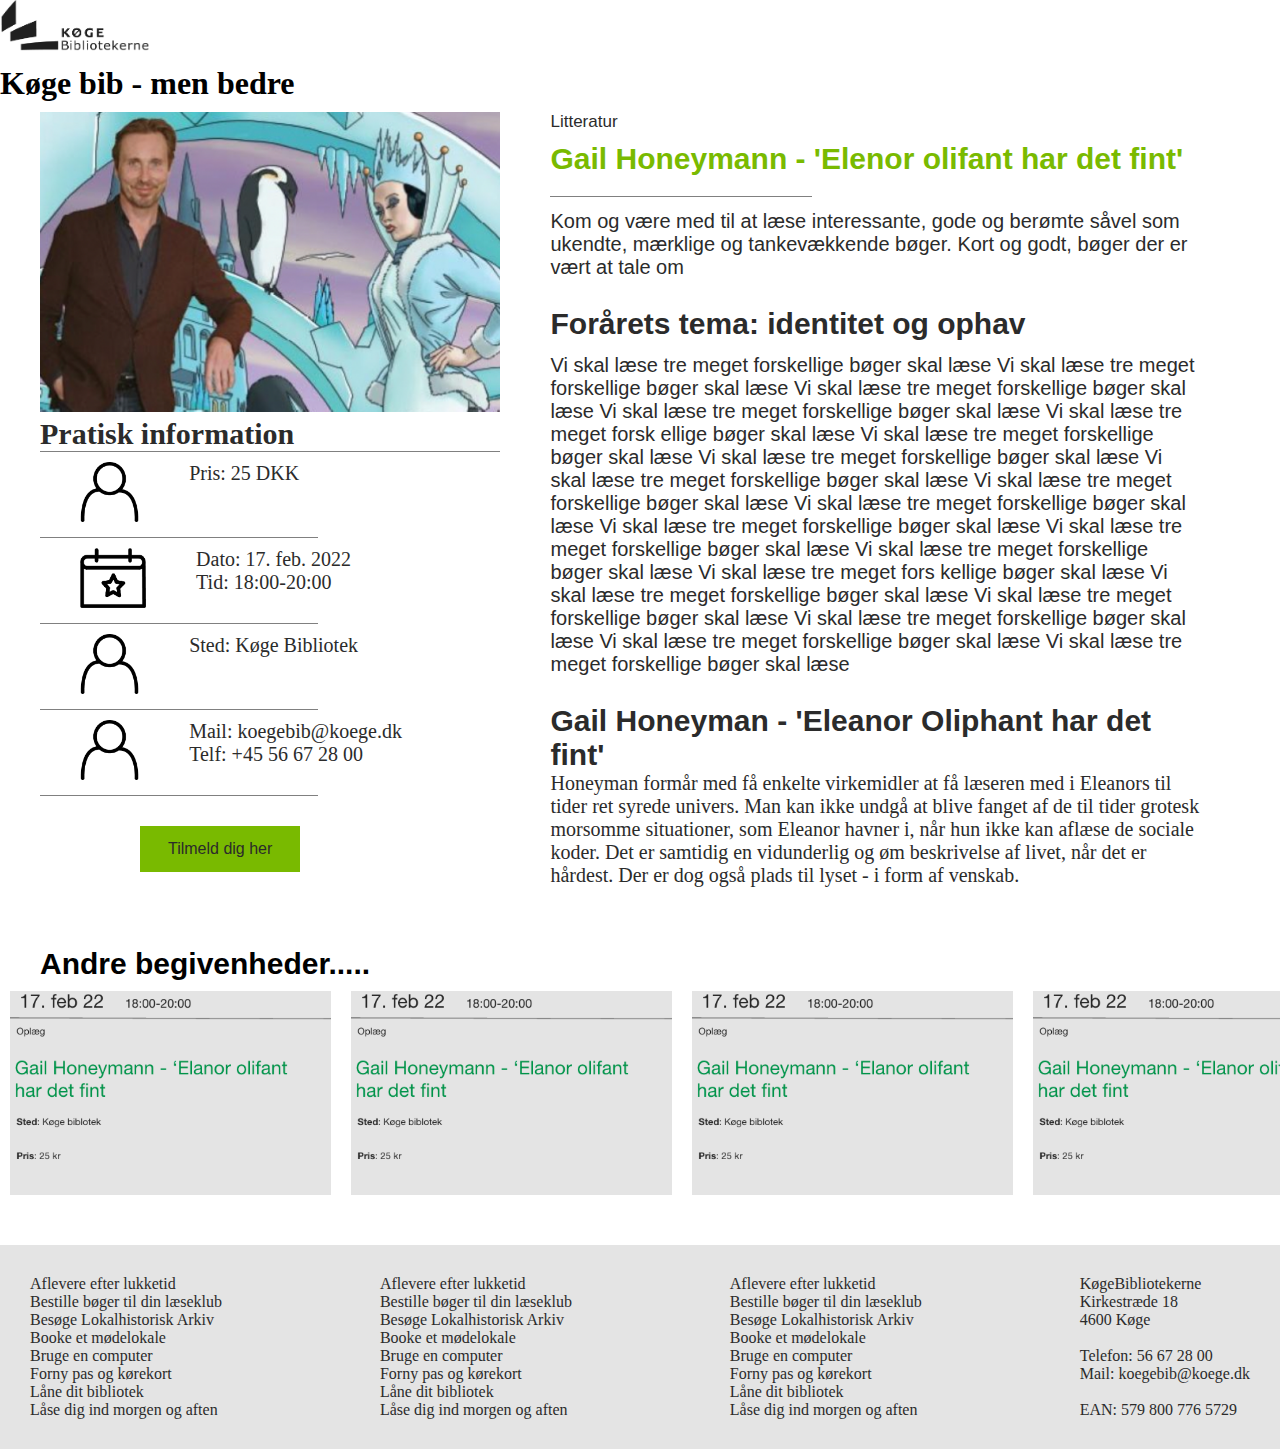
==== arrangement-info.html @ d211f902 "små ændringer i info" ====
<!DOCTYPE html>
<html lang="da">
<head>
    <meta charset="UTF-8">
    <meta http-equiv="X-UA-Compatible" content="IE=edge">
    <meta name="viewport" content="width=device-width, initial-scale=1.0">
    <link rel="stylesheet" href="style.css">

    <title>KøgeBibliotekerne</title>
</head>
<body>

    <header>
        <img class="logo" src="img/logo.png" alt="logo">
        <h1>Køge bib - men bedre</h1>
    </header>

    <div class="flex-container">
        <div>
            <div class="left">
                <img src="img/Gail-img.png" alt="billede/illustration af arrangement" height="300">
                <h2>
                    Pratisk information
                </h2>
                <hr size="1" color="gray">
        
        
                <div class="flex-container">
                    <div>
                        <img src="img/bruger.png" alt="pris" height="60">
                    </div>
                    <div>
                        <p>Pris: 25 DKK</p>
                    </div> 
                  </div>
                  <hr size="1" width="60%" color="gray">
        
                  <div class="flex-container">
                    <div>
                        <img src="img/kalender.png" alt="pris" height="60">
                    </div>
                    <div>
                        <p>Dato: 17. feb. 2022</p>
                        <p>Tid: 18:00-20:00</p>
                    </div> 
                  </div>
                  <hr size="1" width="60%" color="gray">
        
                  <div class="flex-container">
                    <div>
                        <img src="img/bruger.png" alt="pris" height="60">
                    </div>
                    <div>
                        <p>Sted: Køge Bibliotek</p>
                    </div> 
                  </div>
                  <hr size="1" width="60%" color="gray">
        
                  <div class="flex-container">
                    <div>
                        <img src="img/bruger.png" alt="pris" height="60">
                    </div>
                    <div>
                        <p>Mail: koegebib@koege.dk</p>
                        <p>Telf: +45 56 67 28 00</p>
                    </div> 
                  </div>
         <hr size="1" width="60%" color="gray">        
            </div>
        
        <section>
            <a href="bekraftigelse.html"><button class="tilmeld">Tilmeld dig her</button></a>
        </section>
        
        </div>
        <div>
                <div class="right">
                <p class="lille">Litteratur</p>
                <h2 class="green">Gail Honeymann - 'Elenor olifant har det fint'</h2>
                <hr size="1" width="40%" color="gray">
                    <p class="brødtekst">Kom og være med til at læse interessante, gode og
                    berømte såvel som ukendte, mærklige og 
                    tankevækkende bøger. Kort og godt, bøger der er 
                    vært at tale om</p>
                <h3 class="stor">Forårets tema: identitet og ophav</h3>
                        <p class="brødtekst">Vi skal læse tre meget forskellige bøger skal læse Vi skal læse tre meget forskellige bøger skal læse Vi skal læse tre meget forskellige bøger skal læse Vi skal læse tre meget forskellige bøger skal læse Vi skal læse tre meget forsk ellige bøger skal læse Vi skal læse tre meget forskellige bøger skal læse Vi skal læse tre meget forskellige bøger skal læse Vi skal læse tre meget forskellige bøger skal læse Vi skal læse tre meget forskellige bøger skal læse Vi skal læse tre meget forskellige bøger skal læse Vi skal læse tre meget forskellige bøger skal læse Vi skal læse tre meget forskellige bøger skal læse Vi skal læse tre meget forskellige bøger skal læse Vi skal læse tre meget fors
                            kellige bøger skal læse Vi skal læse tre meget forskellige bøger skal læse Vi skal læse tre meget forskellige bøger skal læse Vi skal læse tre meget forskellige bøger skal læse Vi skal læse tre meget forskellige bøger skal læse Vi skal læse tre meget forskellige bøger skal læse</p>
                <h3 class="stor">Gail Honeyman - 'Eleanor Oliphant har det fint'</h3> 
                    <p>Honeyman formår med få enkelte virkemidler at få læseren med i Eleanors til tider ret syrede univers. Man kan ikke undgå at blive fanget af de til tider grotesk morsomme situationer, som Eleanor havner i, når hun ikke kan aflæse de sociale koder. Det er samtidig en vidunderlig og øm beskrivelse af livet, når det er hårdest. Der er dog også plads til lyset - i form af venskab.</p>
        </div> 
      </div>
    </div>

<section>
    <div class="andre">
        <h4>Andre begivenheder.....</h4>
    </div>


<div class="andre-begivenheder">
    <div><img src="img/begivenhed.png" alt="begivenheder" height="200"></div>
    <div><img src="img/begivenhed.png" alt="begivenheder" height="200"></div>
    <div><img src="img/begivenhed.png" alt="begivenheder" height="200"></div> 
    <div><img src="img/begivenhed.png" alt="begivenheder" height="200"></div>
  </div>
</section>

<footer>
    <div class="foot-box">
        <div class="box1">
            <li>
                <ul>Aflevere efter lukketid</ul>
                <ul>Bestille bøger til din læseklub</ul>
                <ul>Besøge Lokalhistorisk Arkiv</ul>
                <ul>Booke et mødelokale</ul>
                <ul>Bruge en computer</ul>
                <ul>Forny pas og kørekort</ul>
                <ul>Låne dit bibliotek</ul>
                <ul>Låse dig ind morgen og aften</ul>
            </li>
        </div>
        <div class="box2">
            <li>
                <ul>Aflevere efter lukketid</ul>
                <ul>Bestille bøger til din læseklub</ul>
                <ul>Besøge Lokalhistorisk Arkiv</ul>
                <ul>Booke et mødelokale</ul>
                <ul>Bruge en computer</ul>
                <ul>Forny pas og kørekort</ul>
                <ul>Låne dit bibliotek</ul>
                <ul>Låse dig ind morgen og aften</ul>
            </li>
        </div>
        <div class="box3">
            <li>
                <ul>Aflevere efter lukketid</ul>
                <ul>Bestille bøger til din læseklub</ul>
                <ul>Besøge Lokalhistorisk Arkiv</ul>
                <ul>Booke et mødelokale</ul>
                <ul>Bruge en computer</ul>
                <ul>Forny pas og kørekort</ul>
                <ul>Låne dit bibliotek</ul>
                <ul>Låse dig ind morgen og aften</ul>
            </li>
        </div>
        <div class="box4">
                <li>
                    <ul>KøgeBibliotekerne</ul>
                    <ul>Kirkestræde 18</ul>
                    <ul>4600 Køge</ul>
                    <br>
                    <ul>Telefon: 56 67 28 00</ul>
                    <ul> Mail: koegebib@koege.dk</ul>
                    <br>
                    <ul>EAN: 579 800 776 5729</ul>
                </li>
        </div>
        </div>
    </div>
</footer>
<script src="main.js"></script>
</body>
</html>
---- style.css ----
:root{
    --bgg-color: #FFFFFF; 
    --box-bgg-color: #E4E4E4;
    --txt-color: #2B2B2B; 
    --detail-color: #79BA00; 
}

*{
    margin: 0;
    padding: 0;
}

a:link{
    text-decoration: none;
    color: var(--txt-color);
}

a:visited{
    text-decoration: none;
    color: var(--txt-color);
}

.oversigt{
    display: flex;
    justify-content: space-between;
    margin: 30px;
    background-color: var(--detail-color);
    text-decoration: underline;
}

.nav-dato, .nav-titel, .nav-kategori, .nav-sted, .nav-pris{
  margin: 20px;   
}

.arrangement1, .arrangement2, .arrangement3, .arrangement4, .arrangement5, .arrangement6, .arrangement7 {
    display: flex;
    margin: 30px;
    background-color: var(--box-bgg-color);
    justify-content: space-between;
    
}

.titel{
    color: var(--detail-color);
}

.dato, .titel, .kategori, .sted, .pris{
    margin: 20px;
    
}


.flex-container {
    display: flex;
    padding-right: 70px;
    padding-left: 0px;
  }
  
.flex-container > div {
    color: var(--txt-color);
    width: auto;
    margin: 10px;
    font-size: 20px;
    margin-left: 40px;
}


.tilmeld {
    border: none;
    color: #2B2B2B;
    padding: 14px 28px;
    font-size: 16px;
    cursor: pointer;
    background-color:#79BA00;
    margin: 100px;
    margin-top: 30px;
    margin-bottom: 10px;
}

.lille{
    color: var(--txt-color);
    font-size: 17px;
    font-family: Arial, Helvetica, sans-serif;
    padding-bottom: 10px;
}
.green{
    color: var(--detail-color);
    font-size: 30px;
    font-family: Arial, Helvetica, sans-serif;
    padding-bottom: 20px;
}
.brødtekst{
    color: var(--txt-color);
    font-size: 20px;
    font-family: Arial, Helvetica, sans-serif;
    padding-top: 13px;
    padding-bottom: 28px;
}
.stor{
    font-size: 30px;
    color: var(--txt-color);
    font-family: Arial, Helvetica, sans-serif;
}
.andre{
    font-size: 30px;
    padding-left: 40px;
    padding-top: 50px;
    font-family: Arial, Helvetica, sans-serif;
}

.andre-begivenheder{
    display: flex;
    padding-bottom: 40px;
}
      
.andre-begivenheder > div {
    background-color: var(--box-bgg-color);
    color: var(--txt-color);
    width: 400px;
    margin: 10px;
    text-align: center;
}


.logo {
    width: 100%;
    height: auto;
    max-width: 150px;
    margin-bottom: 10px;
      
  }

.foot-box{
    color: var(--txt-color);
    background-color: var(--box-bgg-color);
    display: flex;
    flex-direction: column;
    align-items: center;
}

.box1, .box2, .box3, .box4 {
    margin: 30px;
    list-style: none;
    
}


@media screen and (min-width: 720px) {

    .foot-box{
        display: flex;
        flex-direction: row;
        justify-content: space-between;
    }
}
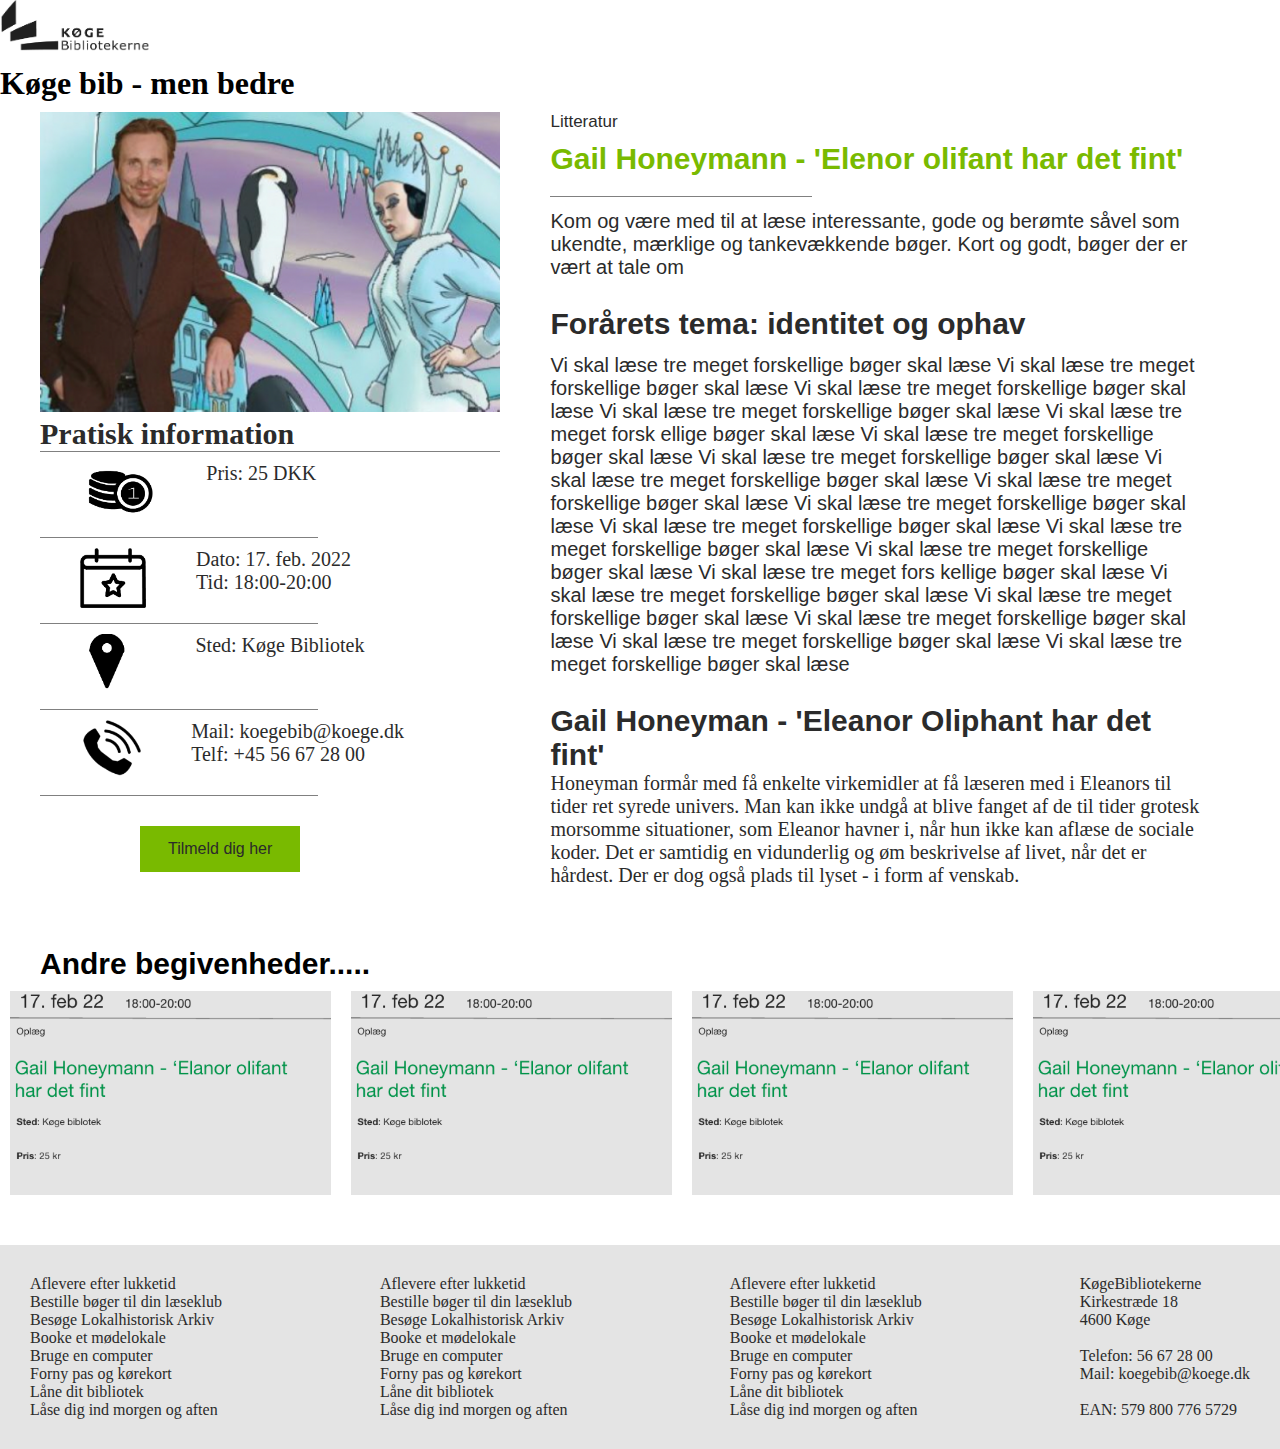
==== commit 46d519ce: "ikoner på info" ====
--- a/arrangement-info.html
+++ b/arrangement-info.html
@@ -27,7 +27,7 @@
         
                 <div class="flex-container">
                     <div>
-                        <img src="img/bruger.png" alt="pris" height="60">
+                        <img src="img/pris.png" alt="pris" height="60">
                     </div>
                     <div>
                         <p>Pris: 25 DKK</p>
@@ -48,7 +48,7 @@
         
                   <div class="flex-container">
                     <div>
-                        <img src="img/bruger.png" alt="pris" height="60">
+                        <img src="img/Sted.png" alt="pris" height="60">
                     </div>
                     <div>
                         <p>Sted: Køge Bibliotek</p>
@@ -58,7 +58,7 @@
         
                   <div class="flex-container">
                     <div>
-                        <img src="img/bruger.png" alt="pris" height="60">
+                        <img src="img/mobil.png" alt="pris" height="60">
                     </div>
                     <div>
                         <p>Mail: koegebib@koege.dk</p>
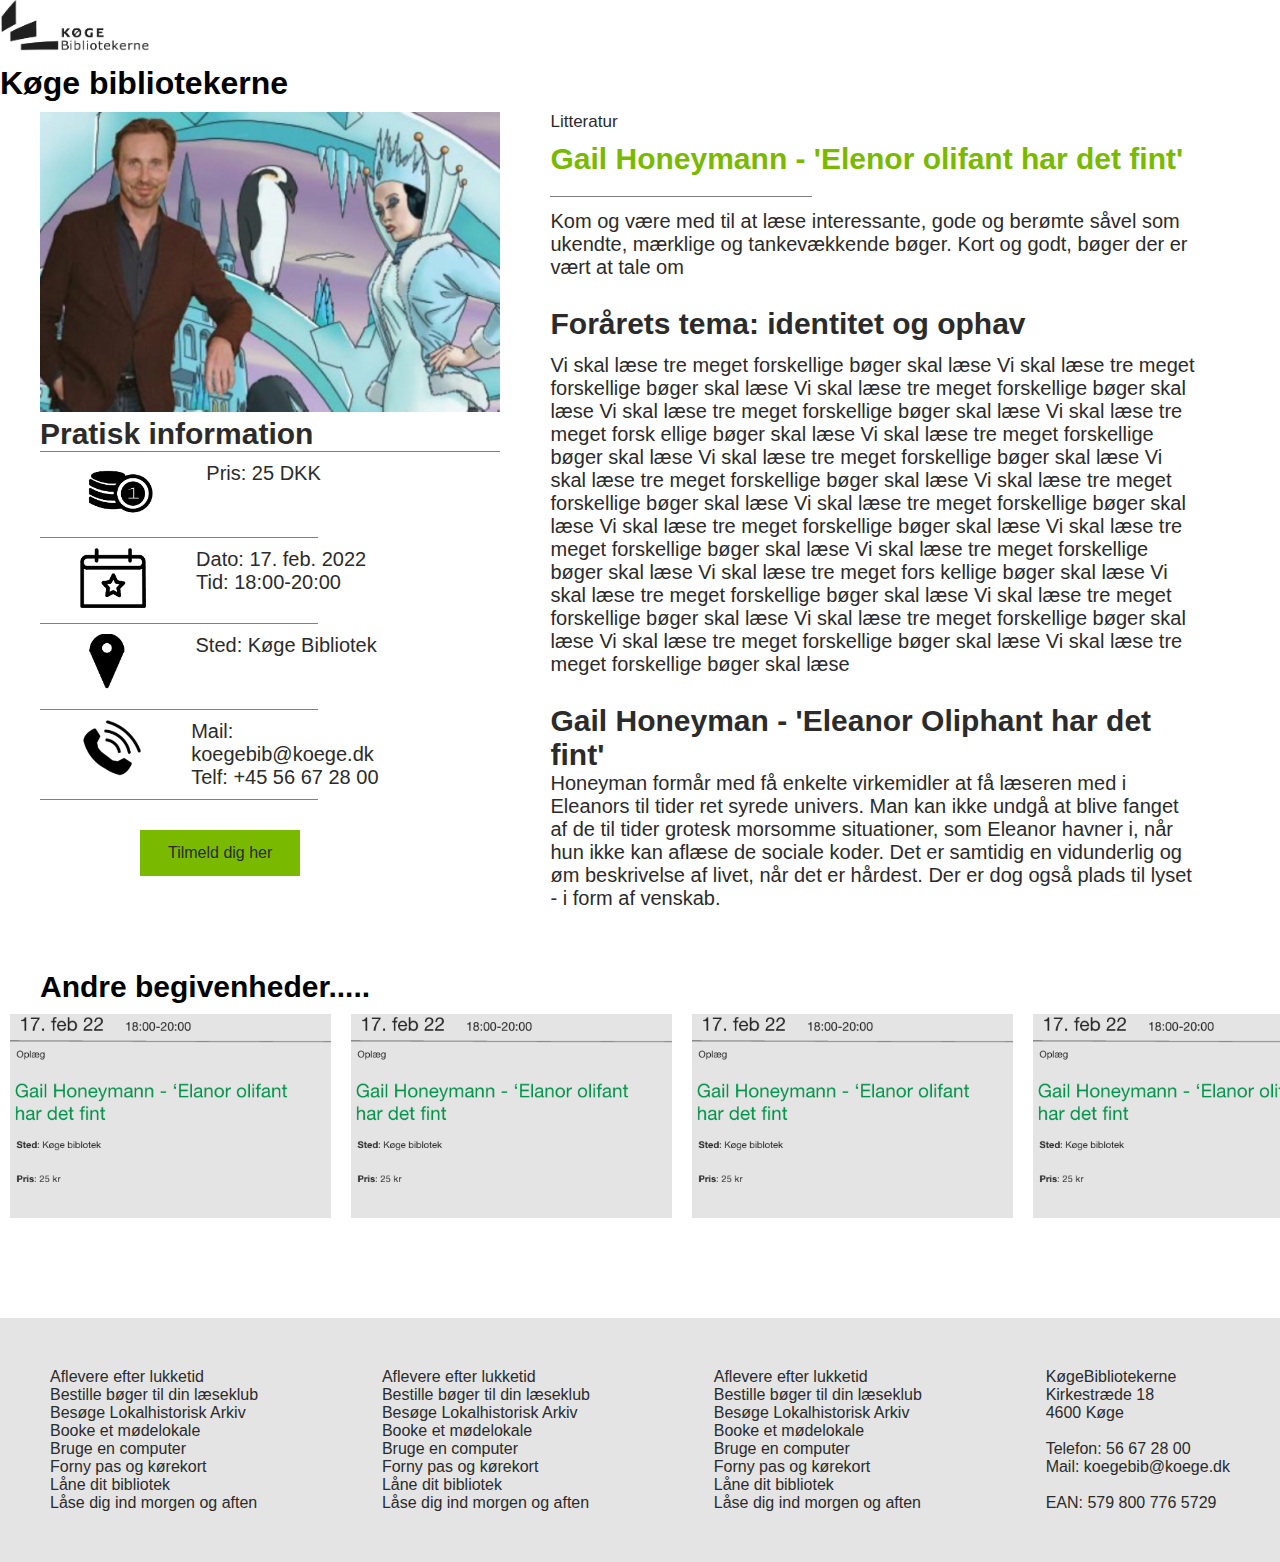
==== commit 23277475: "logo link + filter" ====
--- a/arrangement-info.html
+++ b/arrangement-info.html
@@ -11,8 +11,8 @@
 <body>
 
     <header>
-        <img class="logo" src="img/logo.png" alt="logo">
-        <h1>Køge bib - men bedre</h1>
+        <a href="index.html"><img class="logo" src="img/logo.png" alt="logo"></a> 
+        <h1>Køge bibliotekerne</h1>
     </header>
 
     <div class="flex-container">
--- a/style.css
+++ b/style.css
@@ -8,6 +8,7 @@
 *{
     margin: 0;
     padding: 0;
+    font-family: Arial, Helvetica, sans-serif;
 }
 
 a:link{
@@ -20,6 +21,28 @@
     color: var(--txt-color);
 }
 
+.arrangement-filter {
+    display: flex;
+    justify-content: center;
+    margin-top: 50px;
+}
+
+.event, .film, .litteratur, .musik{
+    margin: 15px;
+    background-color: var(--detail-color);
+    padding: 8px;
+}
+
+.event-logo, .film-logo, .litteratur-logo, .musik-logo{
+    display: block;
+    margin-left: auto;
+    margin-right: auto;
+    width: 100%;
+    height: auto;
+    max-width: 35px;
+
+}
+
 .oversigt{
     display: flex;
     justify-content: space-between;
@@ -29,7 +52,7 @@
 }
 
 .nav-dato, .nav-titel, .nav-kategori, .nav-sted, .nav-pris{
-  margin: 20px;   
+  margin: 18px;   
 }
 
 .arrangement1, .arrangement2, .arrangement3, .arrangement4, .arrangement5, .arrangement6, .arrangement7 {
@@ -37,6 +60,7 @@
     margin: 30px;
     background-color: var(--box-bgg-color);
     justify-content: space-between;
+    border-radius: 8px;
     
 }
 
@@ -130,6 +154,10 @@
       
   }
 
+footer{
+    padding-top: 50px;
+}
+
 .foot-box{
     color: var(--txt-color);
     background-color: var(--box-bgg-color);
@@ -139,7 +167,7 @@
 }
 
 .box1, .box2, .box3, .box4 {
-    margin: 30px;
+    margin: 50px;
     list-style: none;
     
 }
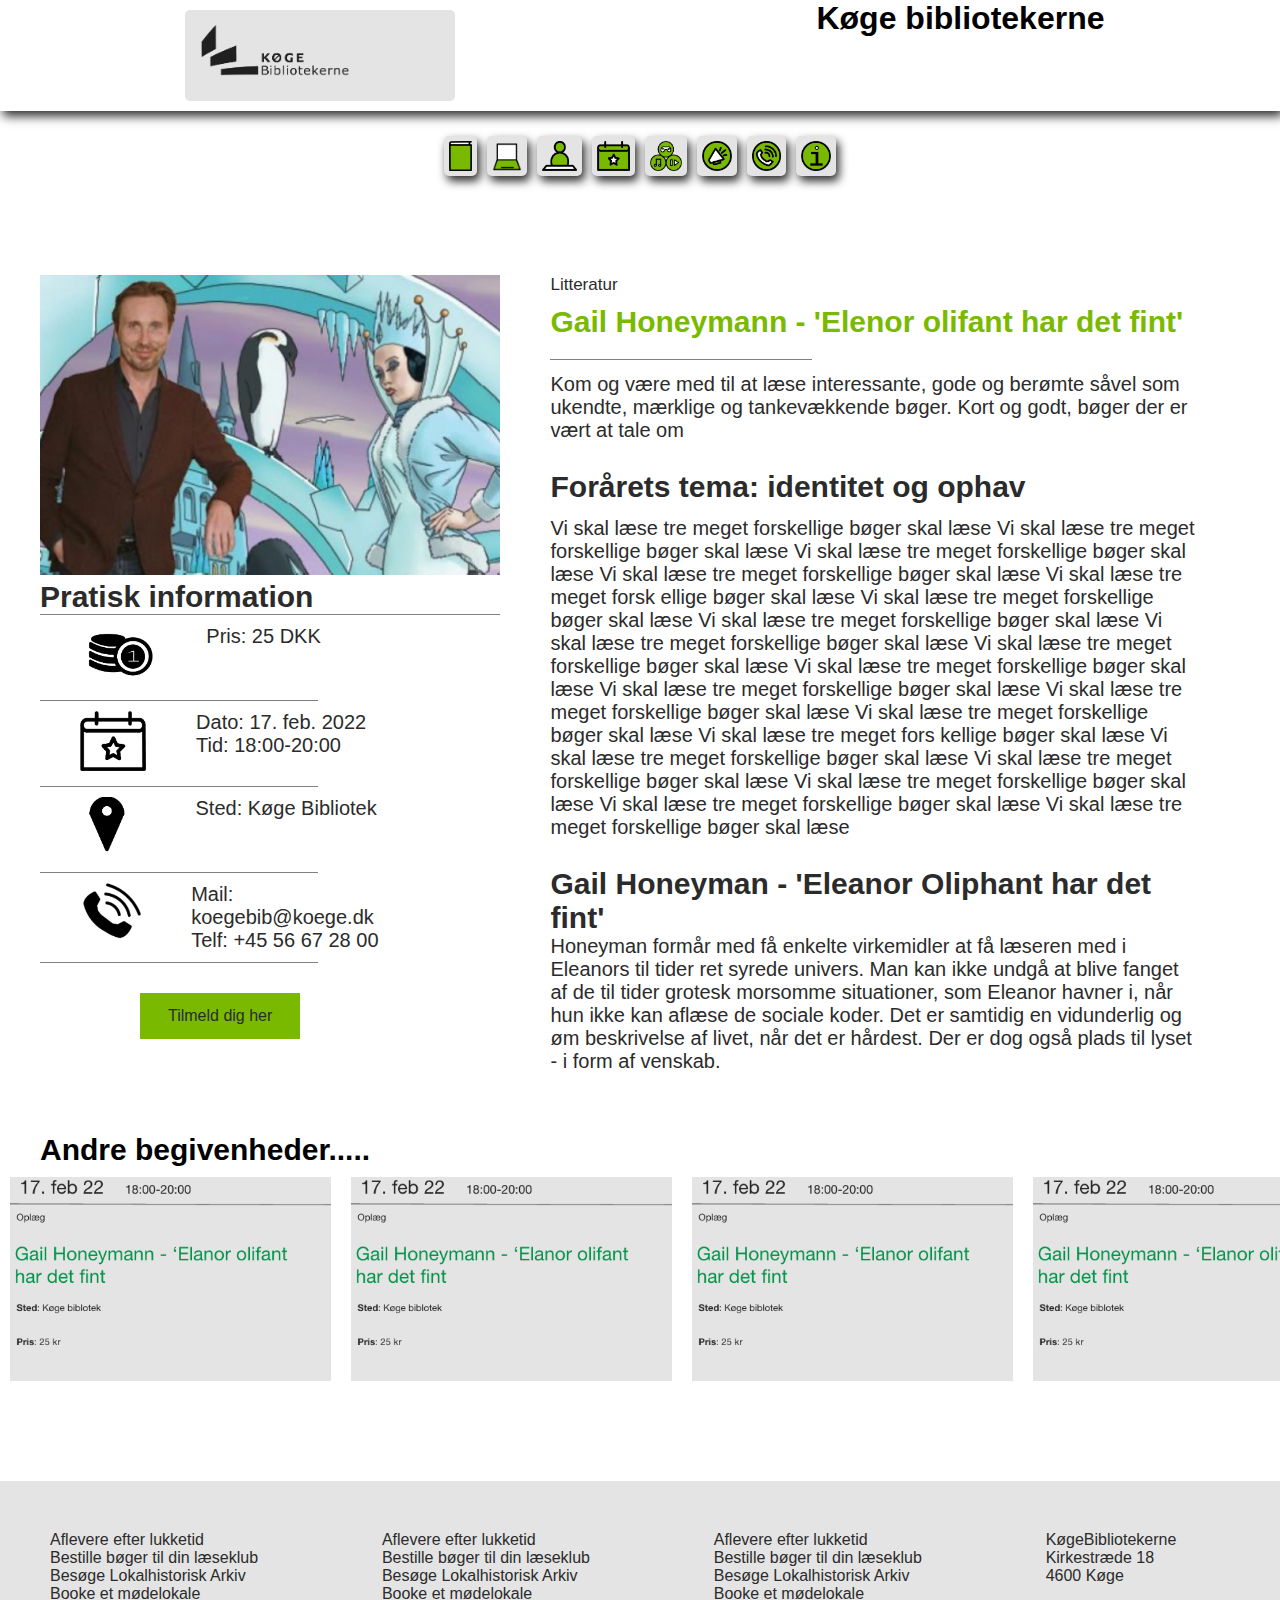
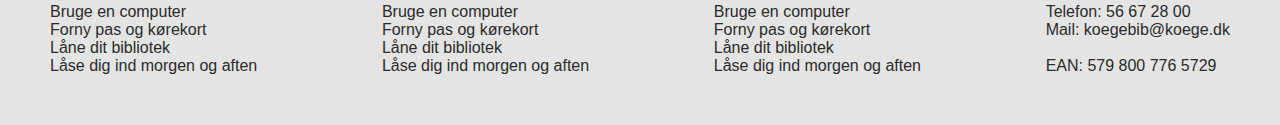
==== commit 55384f5f: "nav bar tilføjet" ====
--- a/arrangement-info.html
+++ b/arrangement-info.html
@@ -14,6 +14,17 @@
         <a href="index.html"><img class="logo" src="img/logo.png" alt="logo"></a> 
         <h1>Køge bibliotekerne</h1>
     </header>
+
+    <nav>
+        <a href="#"><img src="img/farvet-ikoner/bøger.png" alt="bog"></a>
+        <a href="#"><img src="img/farvet-ikoner/Computer.png" alt="computer"></a>
+        <a href="#"><img src="img/farvet-ikoner/skole-opg.png" alt="skole-opg"></a>
+        <a href="arrangement.html"><img src="img/farvet-ikoner/kalender.png" alt="kalender"></a>
+        <a href="#"><img src="img/farvet-ikoner/underholdning.png" alt="underholdning"></a>
+        <a href="#"><img src="img/farvet-ikoner/Nyhed.png" alt="Nyhed"></a>
+        <a href="#"><img src="img/farvet-ikoner/Kontakt.png" alt="Kontakt"></a>
+        <a href="#"><img src="img/farvet-ikoner/info.png" alt="ikoner"></a>
+    </nav>
 
     <div class="flex-container">
         <div>
@@ -73,22 +84,22 @@
         </section>
         
         </div>
-        <div>
+            <div>
                 <div class="right">
-                <p class="lille">Litteratur</p>
-                <h2 class="green">Gail Honeymann - 'Elenor olifant har det fint'</h2>
-                <hr size="1" width="40%" color="gray">
-                    <p class="brødtekst">Kom og være med til at læse interessante, gode og
-                    berømte såvel som ukendte, mærklige og 
-                    tankevækkende bøger. Kort og godt, bøger der er 
-                    vært at tale om</p>
-                <h3 class="stor">Forårets tema: identitet og ophav</h3>
-                        <p class="brødtekst">Vi skal læse tre meget forskellige bøger skal læse Vi skal læse tre meget forskellige bøger skal læse Vi skal læse tre meget forskellige bøger skal læse Vi skal læse tre meget forskellige bøger skal læse Vi skal læse tre meget forsk ellige bøger skal læse Vi skal læse tre meget forskellige bøger skal læse Vi skal læse tre meget forskellige bøger skal læse Vi skal læse tre meget forskellige bøger skal læse Vi skal læse tre meget forskellige bøger skal læse Vi skal læse tre meget forskellige bøger skal læse Vi skal læse tre meget forskellige bøger skal læse Vi skal læse tre meget forskellige bøger skal læse Vi skal læse tre meget forskellige bøger skal læse Vi skal læse tre meget fors
-                            kellige bøger skal læse Vi skal læse tre meget forskellige bøger skal læse Vi skal læse tre meget forskellige bøger skal læse Vi skal læse tre meget forskellige bøger skal læse Vi skal læse tre meget forskellige bøger skal læse Vi skal læse tre meget forskellige bøger skal læse</p>
-                <h3 class="stor">Gail Honeyman - 'Eleanor Oliphant har det fint'</h3> 
-                    <p>Honeyman formår med få enkelte virkemidler at få læseren med i Eleanors til tider ret syrede univers. Man kan ikke undgå at blive fanget af de til tider grotesk morsomme situationer, som Eleanor havner i, når hun ikke kan aflæse de sociale koder. Det er samtidig en vidunderlig og øm beskrivelse af livet, når det er hårdest. Der er dog også plads til lyset - i form af venskab.</p>
-        </div> 
-      </div>
+                    <p class="lille">Litteratur</p>
+                    <h2 class="green">Gail Honeymann - 'Elenor olifant har det fint'</h2>
+                    <hr size="1" width="40%" color="gray">
+                        <p class="brødtekst">Kom og være med til at læse interessante, gode og
+                        berømte såvel som ukendte, mærklige og 
+                        tankevækkende bøger. Kort og godt, bøger der er 
+                        vært at tale om</p>
+                    <h3 class="stor">Forårets tema: identitet og ophav</h3>
+                            <p class="brødtekst">Vi skal læse tre meget forskellige bøger skal læse Vi skal læse tre meget forskellige bøger skal læse Vi skal læse tre meget forskellige bøger skal læse Vi skal læse tre meget forskellige bøger skal læse Vi skal læse tre meget forsk ellige bøger skal læse Vi skal læse tre meget forskellige bøger skal læse Vi skal læse tre meget forskellige bøger skal læse Vi skal læse tre meget forskellige bøger skal læse Vi skal læse tre meget forskellige bøger skal læse Vi skal læse tre meget forskellige bøger skal læse Vi skal læse tre meget forskellige bøger skal læse Vi skal læse tre meget forskellige bøger skal læse Vi skal læse tre meget forskellige bøger skal læse Vi skal læse tre meget fors
+                                kellige bøger skal læse Vi skal læse tre meget forskellige bøger skal læse Vi skal læse tre meget forskellige bøger skal læse Vi skal læse tre meget forskellige bøger skal læse Vi skal læse tre meget forskellige bøger skal læse Vi skal læse tre meget forskellige bøger skal læse</p>
+                    <h3 class="stor">Gail Honeyman - 'Eleanor Oliphant har det fint'</h3> 
+                        <p>Honeyman formår med få enkelte virkemidler at få læseren med i Eleanors til tider ret syrede univers. Man kan ikke undgå at blive fanget af de til tider grotesk morsomme situationer, som Eleanor havner i, når hun ikke kan aflæse de sociale koder. Det er samtidig en vidunderlig og øm beskrivelse af livet, når det er hårdest. Der er dog også plads til lyset - i form af venskab.</p>
+                </div> 
+         </div>
     </div>
 
 <section>
--- a/style.css
+++ b/style.css
@@ -27,19 +27,21 @@
     margin-top: 50px;
 }
 
-.event, .film, .litteratur, .musik{
+.event, .film, .litteratur, .musik, .it, .fordrag{
+    display: flex;
+    align-items: center;
     margin: 15px;
     background-color: var(--detail-color);
     padding: 8px;
 }
 
-.event-logo, .film-logo, .litteratur-logo, .musik-logo{
+.event-logo, .film-logo, .litteratur-logo, .musik-logo, .it-logo, .fordrag-logo{
     display: block;
     margin-left: auto;
-    margin-right: auto;
+    margin-right: 5px;
     width: 100%;
     height: auto;
-    max-width: 35px;
+    max-width: 25px;
 
 }
 
@@ -101,6 +103,10 @@
     margin-bottom: 10px;
 }
 
+.right, .left{
+    margin-top: 80px;
+}
+
 .lille{
     color: var(--txt-color);
     font-size: 17px;
@@ -173,6 +179,129 @@
 }
 
 
+/* nav bar */
+
+nav{
+    display: flex;
+    justify-content: center;
+    margin-right: 250px;
+    margin-left: 250px;
+    margin-top: 20px;
+    
+}
+
+nav img {
+    background-color: var(--box-bgg-color);
+    padding: 5px;
+    width: auto;
+    height: 30px;
+    margin: 5px;
+    border-radius: 5px;
+    box-shadow: 3px 5px 10px var(--txt-color);
+    
+}
+/* INTRO SECTION */
+
+.intro-box img {
+    height: auto;
+    padding: 5px;    
+}
+.intro-box a {
+    padding: 5px;
+    grid-row: 3/4;
+    background-color: var(--box-bgg-color);
+    border-radius: 5px;
+    
+}
+.intro{
+    display: grid;
+    grid-template-columns: 1fr 1fr 1fr;
+    grid-template-rows: auto auto auto;
+    margin-right: 250px;
+    margin-left: 250px;
+}
+.intro-box {
+    grid-row: 3/4;
+    margin: 27px;
+    background-color: var(--box-bgg-color);
+    border-radius: 5px;
+    text-align: center;
+}
+.intro h1{
+    grid-row: 1/2;
+    grid-column: 1/3;
+    font-size: 50px;
+}
+
+.intro h3{
+    grid-row: 2/3;
+    grid-column: 1/3;
+    font-size: 40px;
+}
+.intro-box p{
+    font-size: 20px;
+    padding: 10px;
+}
+
+/* menu sections */
+
+.menu{
+    display: grid;
+    grid-template-columns: 1fr 1fr 1fr 1fr;
+    grid-template-rows: 1fr 1fr;
+    margin-left: 200px;
+    margin-right: 250px;
+    margin-left: 250px;
+    grid-row-gap: 20px;
+    
+    
+}
+.menu-box a{
+    padding: 35px;
+    
+}
+.menu-box img{
+    padding: 35px;
+    
+}
+.menu-box{
+    background-color: var(--box-bgg-color);
+    border-radius: 5px;
+    margin: 10px;
+    justify-self: center;
+    text-align: center;
+    box-shadow: 3px 5px 10px var(--txt-color);
+}
+.menu-box h2 {
+    font-size: 40px;
+    text-align: center;
+    padding: 10px;
+    
+    
+}
+header{
+    display: flex;
+    box-shadow: 3px 5px 10px var(--txt-color);
+    justify-content: space-around;
+}
+header a{
+    display: flex;
+    background-color: var(--box-bgg-color);
+    padding: 10px;
+    text-decoration: none;
+    font-size: 30px;
+    align-content: space-between;
+    border-radius: 5px;
+    margin: 10px;
+    width: 250px;
+
+}
+header a img {
+    padding: 5px;
+    float: right;
+}
+
+
 @media screen and (min-width: 720px) {
 
     .foot-box{
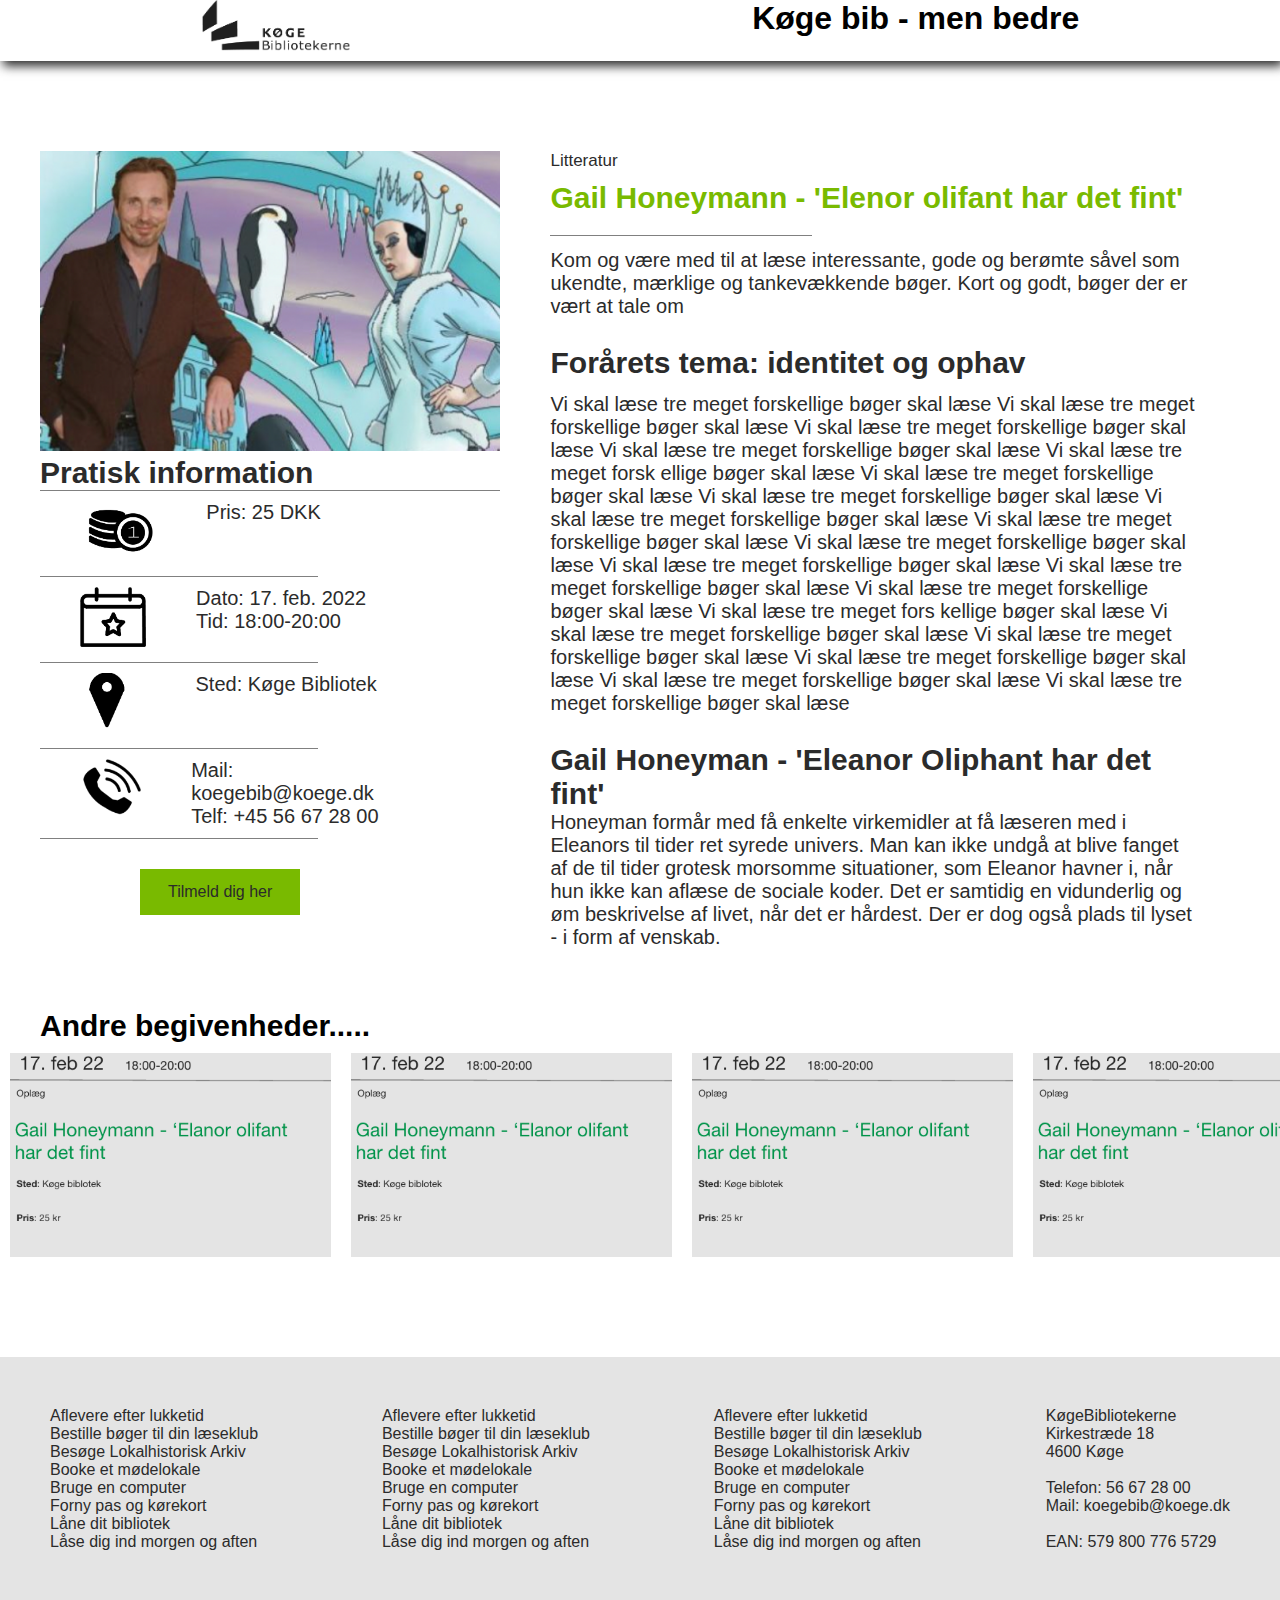
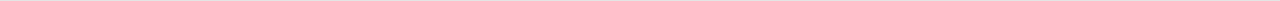
==== commit aa4a88d7: "arrangementer-info" ====
--- a/arrangement-info.html
+++ b/arrangement-info.html
@@ -11,20 +11,9 @@
 <body>
 
     <header>
-        <a href="index.html"><img class="logo" src="img/logo.png" alt="logo"></a> 
-        <h1>Køge bibliotekerne</h1>
+        <img class="logo" src="img/logo.png" alt="logo">
+        <h1>Køge bib - men bedre</h1>
     </header>
-
-    <nav>
-        <a href="#"><img src="img/farvet-ikoner/bøger.png" alt="bog"></a>
-        <a href="#"><img src="img/farvet-ikoner/Computer.png" alt="computer"></a>
-        <a href="#"><img src="img/farvet-ikoner/skole-opg.png" alt="skole-opg"></a>
-        <a href="arrangement.html"><img src="img/farvet-ikoner/kalender.png" alt="kalender"></a>
-        <a href="#"><img src="img/farvet-ikoner/underholdning.png" alt="underholdning"></a>
-        <a href="#"><img src="img/farvet-ikoner/Nyhed.png" alt="Nyhed"></a>
-        <a href="#"><img src="img/farvet-ikoner/Kontakt.png" alt="Kontakt"></a>
-        <a href="#"><img src="img/farvet-ikoner/info.png" alt="ikoner"></a>
-    </nav>
 
     <div class="flex-container">
         <div>
@@ -84,22 +73,22 @@
         </section>
         
         </div>
-            <div>
+        <div>
                 <div class="right">
-                    <p class="lille">Litteratur</p>
-                    <h2 class="green">Gail Honeymann - 'Elenor olifant har det fint'</h2>
-                    <hr size="1" width="40%" color="gray">
-                        <p class="brødtekst">Kom og være med til at læse interessante, gode og
-                        berømte såvel som ukendte, mærklige og 
-                        tankevækkende bøger. Kort og godt, bøger der er 
-                        vært at tale om</p>
-                    <h3 class="stor">Forårets tema: identitet og ophav</h3>
-                            <p class="brødtekst">Vi skal læse tre meget forskellige bøger skal læse Vi skal læse tre meget forskellige bøger skal læse Vi skal læse tre meget forskellige bøger skal læse Vi skal læse tre meget forskellige bøger skal læse Vi skal læse tre meget forsk ellige bøger skal læse Vi skal læse tre meget forskellige bøger skal læse Vi skal læse tre meget forskellige bøger skal læse Vi skal læse tre meget forskellige bøger skal læse Vi skal læse tre meget forskellige bøger skal læse Vi skal læse tre meget forskellige bøger skal læse Vi skal læse tre meget forskellige bøger skal læse Vi skal læse tre meget forskellige bøger skal læse Vi skal læse tre meget forskellige bøger skal læse Vi skal læse tre meget fors
-                                kellige bøger skal læse Vi skal læse tre meget forskellige bøger skal læse Vi skal læse tre meget forskellige bøger skal læse Vi skal læse tre meget forskellige bøger skal læse Vi skal læse tre meget forskellige bøger skal læse Vi skal læse tre meget forskellige bøger skal læse</p>
-                    <h3 class="stor">Gail Honeyman - 'Eleanor Oliphant har det fint'</h3> 
-                        <p>Honeyman formår med få enkelte virkemidler at få læseren med i Eleanors til tider ret syrede univers. Man kan ikke undgå at blive fanget af de til tider grotesk morsomme situationer, som Eleanor havner i, når hun ikke kan aflæse de sociale koder. Det er samtidig en vidunderlig og øm beskrivelse af livet, når det er hårdest. Der er dog også plads til lyset - i form af venskab.</p>
-                </div> 
-         </div>
+                <p class="lille">Litteratur</p>
+                <h2 class="green">Gail Honeymann - 'Elenor olifant har det fint'</h2>
+                <hr size="1" width="40%" color="gray">
+                    <p class="brødtekst">Kom og være med til at læse interessante, gode og
+                    berømte såvel som ukendte, mærklige og 
+                    tankevækkende bøger. Kort og godt, bøger der er 
+                    vært at tale om</p>
+                <h3 class="stor">Forårets tema: identitet og ophav</h3>
+                        <p class="brødtekst">Vi skal læse tre meget forskellige bøger skal læse Vi skal læse tre meget forskellige bøger skal læse Vi skal læse tre meget forskellige bøger skal læse Vi skal læse tre meget forskellige bøger skal læse Vi skal læse tre meget forsk ellige bøger skal læse Vi skal læse tre meget forskellige bøger skal læse Vi skal læse tre meget forskellige bøger skal læse Vi skal læse tre meget forskellige bøger skal læse Vi skal læse tre meget forskellige bøger skal læse Vi skal læse tre meget forskellige bøger skal læse Vi skal læse tre meget forskellige bøger skal læse Vi skal læse tre meget forskellige bøger skal læse Vi skal læse tre meget forskellige bøger skal læse Vi skal læse tre meget fors
+                            kellige bøger skal læse Vi skal læse tre meget forskellige bøger skal læse Vi skal læse tre meget forskellige bøger skal læse Vi skal læse tre meget forskellige bøger skal læse Vi skal læse tre meget forskellige bøger skal læse Vi skal læse tre meget forskellige bøger skal læse</p>
+                <h3 class="stor">Gail Honeyman - 'Eleanor Oliphant har det fint'</h3> 
+                    <p>Honeyman formår med få enkelte virkemidler at få læseren med i Eleanors til tider ret syrede univers. Man kan ikke undgå at blive fanget af de til tider grotesk morsomme situationer, som Eleanor havner i, når hun ikke kan aflæse de sociale koder. Det er samtidig en vidunderlig og øm beskrivelse af livet, når det er hårdest. Der er dog også plads til lyset - i form af venskab.</p>
+        </div> 
+      </div>
     </div>
 
 <section>
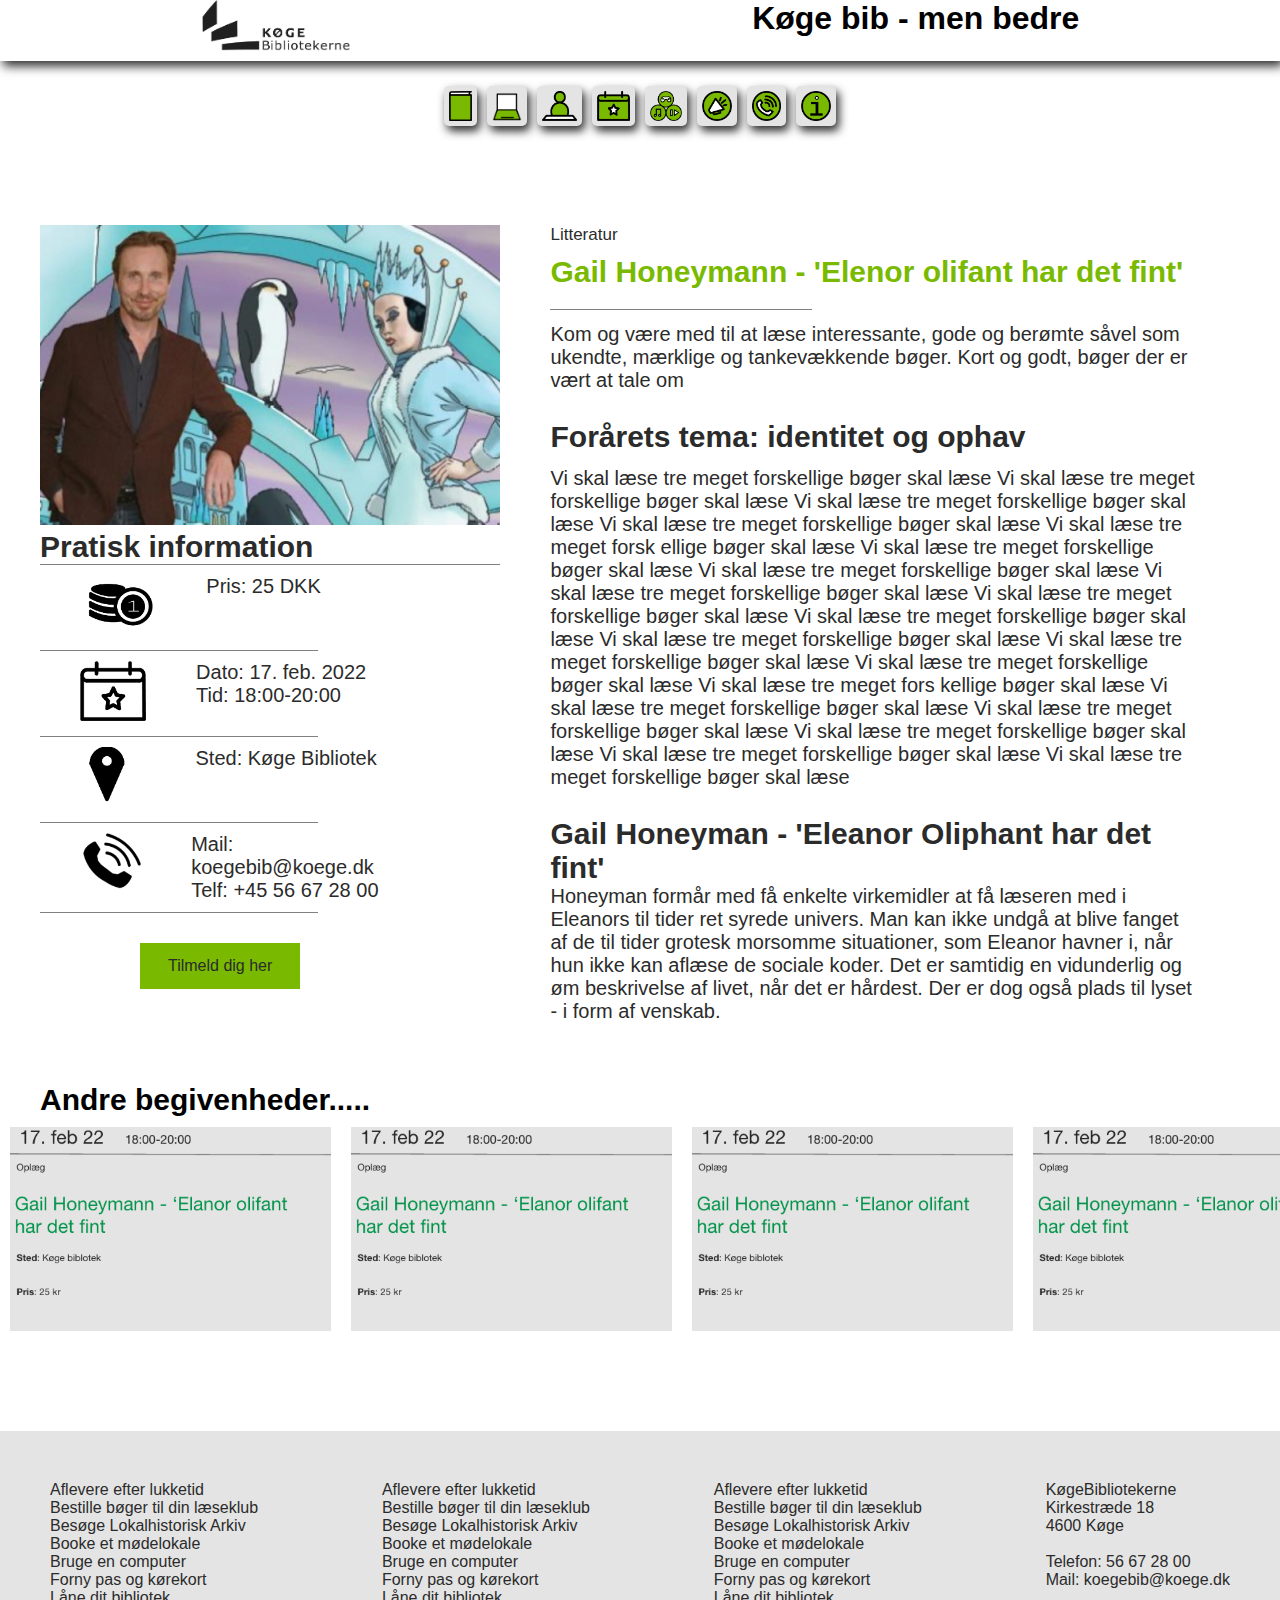
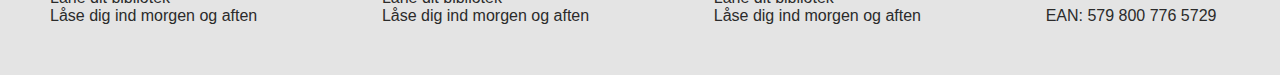
==== commit 1df14f0d: "Merge branch 'main' of https://github.com/simo824f/Ux-design" ====
--- a/arrangement-info.html
+++ b/arrangement-info.html
@@ -14,6 +14,17 @@
         <img class="logo" src="img/logo.png" alt="logo">
         <h1>Køge bib - men bedre</h1>
     </header>
+
+    <nav>
+        <a href="#"><img src="img/farvet-ikoner/bøger.png" alt="bog"></a>
+        <a href="#"><img src="img/farvet-ikoner/Computer.png" alt="computer"></a>
+        <a href="#"><img src="img/farvet-ikoner/skole-opg.png" alt="skole-opg"></a>
+        <a href="arrangement.html"><img src="img/farvet-ikoner/kalender.png" alt="kalender"></a>
+        <a href="#"><img src="img/farvet-ikoner/underholdning.png" alt="underholdning"></a>
+        <a href="#"><img src="img/farvet-ikoner/Nyhed.png" alt="Nyhed"></a>
+        <a href="#"><img src="img/farvet-ikoner/Kontakt.png" alt="Kontakt"></a>
+        <a href="#"><img src="img/farvet-ikoner/info.png" alt="ikoner"></a>
+    </nav>
 
     <div class="flex-container">
         <div>
@@ -73,22 +84,22 @@
         </section>
         
         </div>
-        <div>
+            <div>
                 <div class="right">
-                <p class="lille">Litteratur</p>
-                <h2 class="green">Gail Honeymann - 'Elenor olifant har det fint'</h2>
-                <hr size="1" width="40%" color="gray">
-                    <p class="brødtekst">Kom og være med til at læse interessante, gode og
-                    berømte såvel som ukendte, mærklige og 
-                    tankevækkende bøger. Kort og godt, bøger der er 
-                    vært at tale om</p>
-                <h3 class="stor">Forårets tema: identitet og ophav</h3>
-                        <p class="brødtekst">Vi skal læse tre meget forskellige bøger skal læse Vi skal læse tre meget forskellige bøger skal læse Vi skal læse tre meget forskellige bøger skal læse Vi skal læse tre meget forskellige bøger skal læse Vi skal læse tre meget forsk ellige bøger skal læse Vi skal læse tre meget forskellige bøger skal læse Vi skal læse tre meget forskellige bøger skal læse Vi skal læse tre meget forskellige bøger skal læse Vi skal læse tre meget forskellige bøger skal læse Vi skal læse tre meget forskellige bøger skal læse Vi skal læse tre meget forskellige bøger skal læse Vi skal læse tre meget forskellige bøger skal læse Vi skal læse tre meget forskellige bøger skal læse Vi skal læse tre meget fors
-                            kellige bøger skal læse Vi skal læse tre meget forskellige bøger skal læse Vi skal læse tre meget forskellige bøger skal læse Vi skal læse tre meget forskellige bøger skal læse Vi skal læse tre meget forskellige bøger skal læse Vi skal læse tre meget forskellige bøger skal læse</p>
-                <h3 class="stor">Gail Honeyman - 'Eleanor Oliphant har det fint'</h3> 
-                    <p>Honeyman formår med få enkelte virkemidler at få læseren med i Eleanors til tider ret syrede univers. Man kan ikke undgå at blive fanget af de til tider grotesk morsomme situationer, som Eleanor havner i, når hun ikke kan aflæse de sociale koder. Det er samtidig en vidunderlig og øm beskrivelse af livet, når det er hårdest. Der er dog også plads til lyset - i form af venskab.</p>
-        </div> 
-      </div>
+                    <p class="lille">Litteratur</p>
+                    <h2 class="green">Gail Honeymann - 'Elenor olifant har det fint'</h2>
+                    <hr size="1" width="40%" color="gray">
+                        <p class="brødtekst">Kom og være med til at læse interessante, gode og
+                        berømte såvel som ukendte, mærklige og 
+                        tankevækkende bøger. Kort og godt, bøger der er 
+                        vært at tale om</p>
+                    <h3 class="stor">Forårets tema: identitet og ophav</h3>
+                            <p class="brødtekst">Vi skal læse tre meget forskellige bøger skal læse Vi skal læse tre meget forskellige bøger skal læse Vi skal læse tre meget forskellige bøger skal læse Vi skal læse tre meget forskellige bøger skal læse Vi skal læse tre meget forsk ellige bøger skal læse Vi skal læse tre meget forskellige bøger skal læse Vi skal læse tre meget forskellige bøger skal læse Vi skal læse tre meget forskellige bøger skal læse Vi skal læse tre meget forskellige bøger skal læse Vi skal læse tre meget forskellige bøger skal læse Vi skal læse tre meget forskellige bøger skal læse Vi skal læse tre meget forskellige bøger skal læse Vi skal læse tre meget forskellige bøger skal læse Vi skal læse tre meget fors
+                                kellige bøger skal læse Vi skal læse tre meget forskellige bøger skal læse Vi skal læse tre meget forskellige bøger skal læse Vi skal læse tre meget forskellige bøger skal læse Vi skal læse tre meget forskellige bøger skal læse Vi skal læse tre meget forskellige bøger skal læse</p>
+                    <h3 class="stor">Gail Honeyman - 'Eleanor Oliphant har det fint'</h3> 
+                        <p>Honeyman formår med få enkelte virkemidler at få læseren med i Eleanors til tider ret syrede univers. Man kan ikke undgå at blive fanget af de til tider grotesk morsomme situationer, som Eleanor havner i, når hun ikke kan aflæse de sociale koder. Det er samtidig en vidunderlig og øm beskrivelse af livet, når det er hårdest. Der er dog også plads til lyset - i form af venskab.</p>
+                </div> 
+         </div>
     </div>
 
 <section>
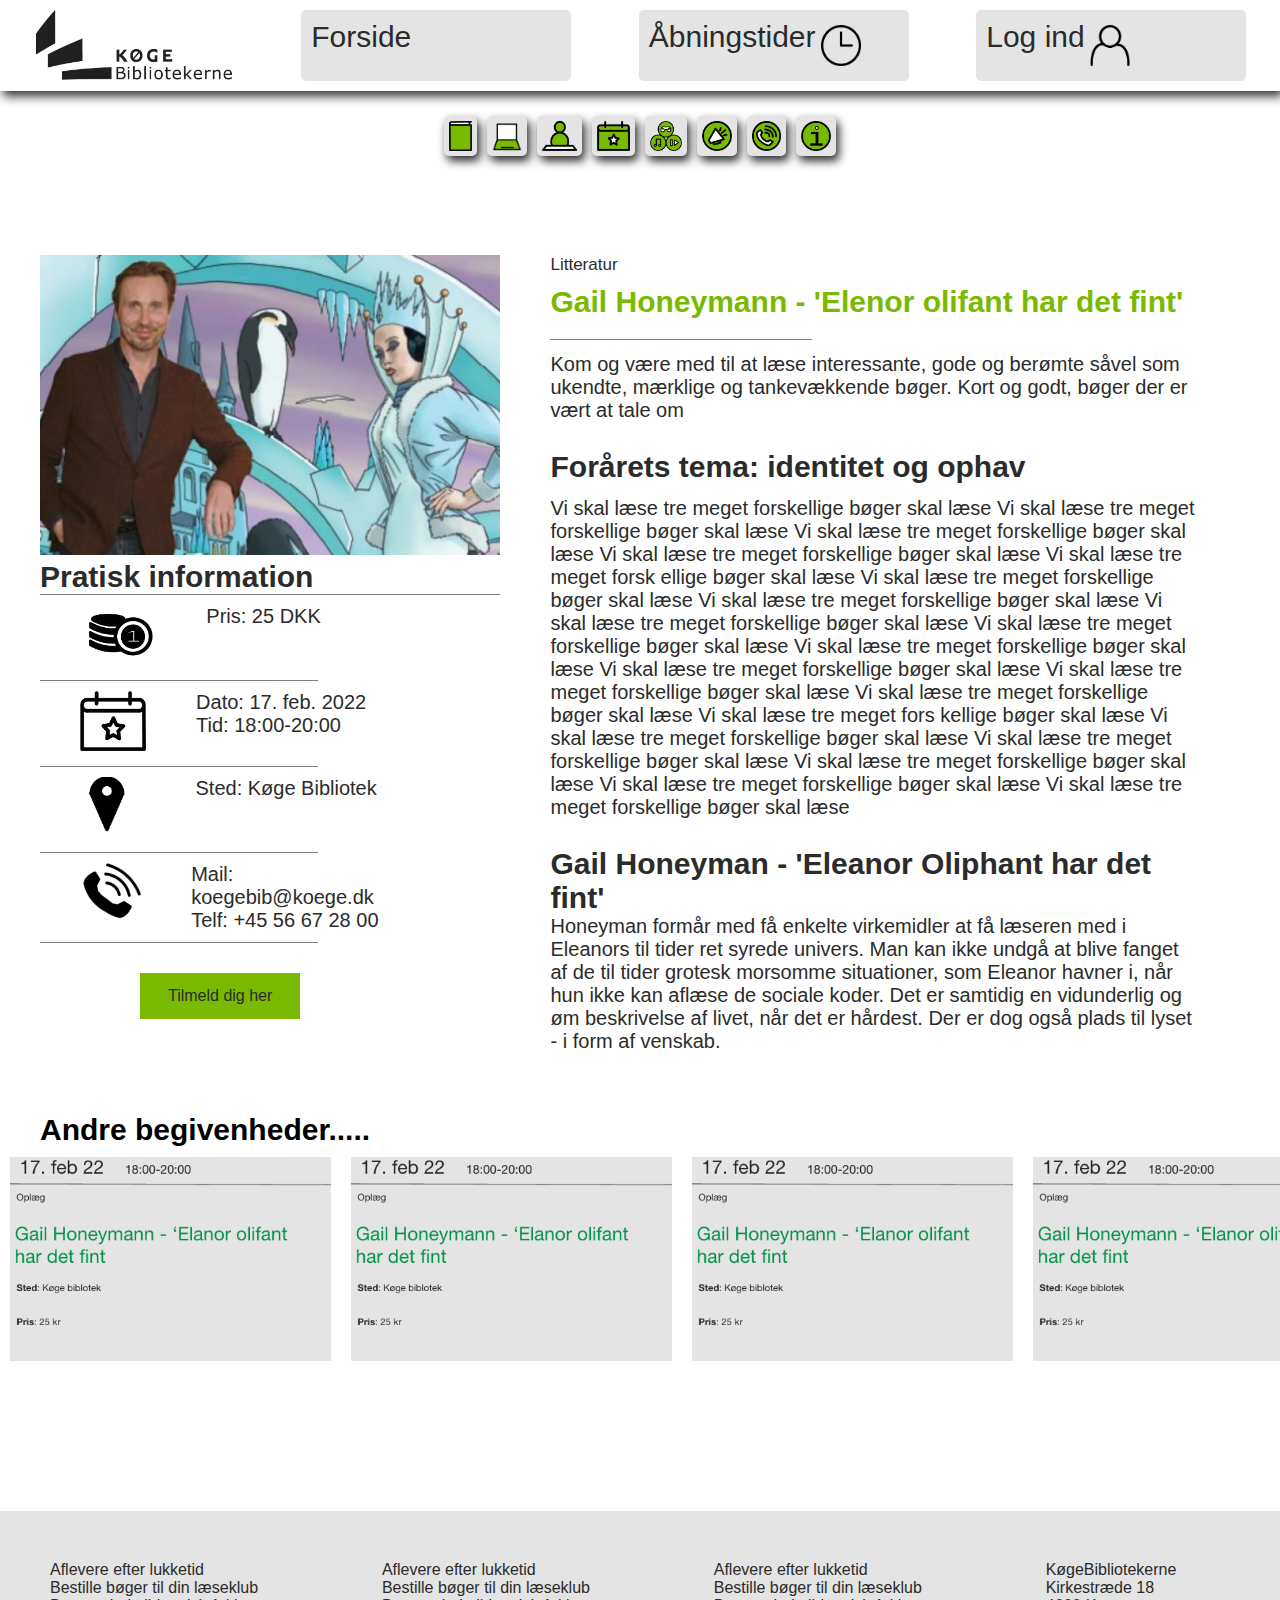
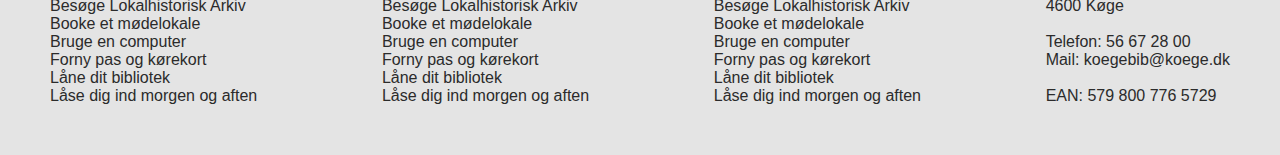
==== commit eacb8eb8: "forside rettelser" ====
--- a/arrangement-info.html
+++ b/arrangement-info.html
@@ -12,7 +12,9 @@
 
     <header>
         <img class="logo" src="img/logo.png" alt="logo">
-        <h1>Køge bib - men bedre</h1>
+        <a href="index.html">Forside</a>
+        <a href="#">Åbningstider<img src="img/ur.png" alt="Åbningstider" width="40"></a>
+        <a href="#">Log ind<img src="img/bruger.png" alt="logind" width="40"></a>
     </header>
 
     <nav>
--- a/style.css
+++ b/style.css
@@ -155,13 +155,13 @@
 .logo {
     width: 100%;
     height: auto;
-    max-width: 150px;
-    margin-bottom: 10px;
+    max-width: 200px;
+    margin: 10px;
       
   }
 
 footer{
-    padding-top: 50px;
+    padding-top: 100px;
 }
 
 .foot-box{
@@ -204,8 +204,10 @@
 
 .intro-box img {
     height: auto;
-    padding: 5px;    
-}
+    padding: 5px; 
+  
+}
+
 .intro-box a {
     padding: 5px;
     grid-row: 3/4;
@@ -217,8 +219,10 @@
     display: grid;
     grid-template-columns: 1fr 1fr 1fr;
     grid-template-rows: auto auto auto;
+    margin-top: 50px;
     margin-right: 250px;
     margin-left: 250px;
+    justify-content: center;
 }
 .intro-box {
     grid-row: 3/4;
@@ -236,7 +240,7 @@
 .intro h3{
     grid-row: 2/3;
     grid-column: 1/3;
-    font-size: 40px;
+    font-size: 30px;
 }
 .intro-box p{
     font-size: 20px;
@@ -253,9 +257,10 @@
     margin-right: 250px;
     margin-left: 250px;
     grid-row-gap: 20px;
-    
-    
-}
+    justify-content: center;
+    
+}
+
 .menu-box a{
     padding: 35px;
     
@@ -273,7 +278,7 @@
     box-shadow: 3px 5px 10px var(--txt-color);
 }
 .menu-box h2 {
-    font-size: 40px;
+    font-size: 30px;
     text-align: center;
     padding: 10px;
     
